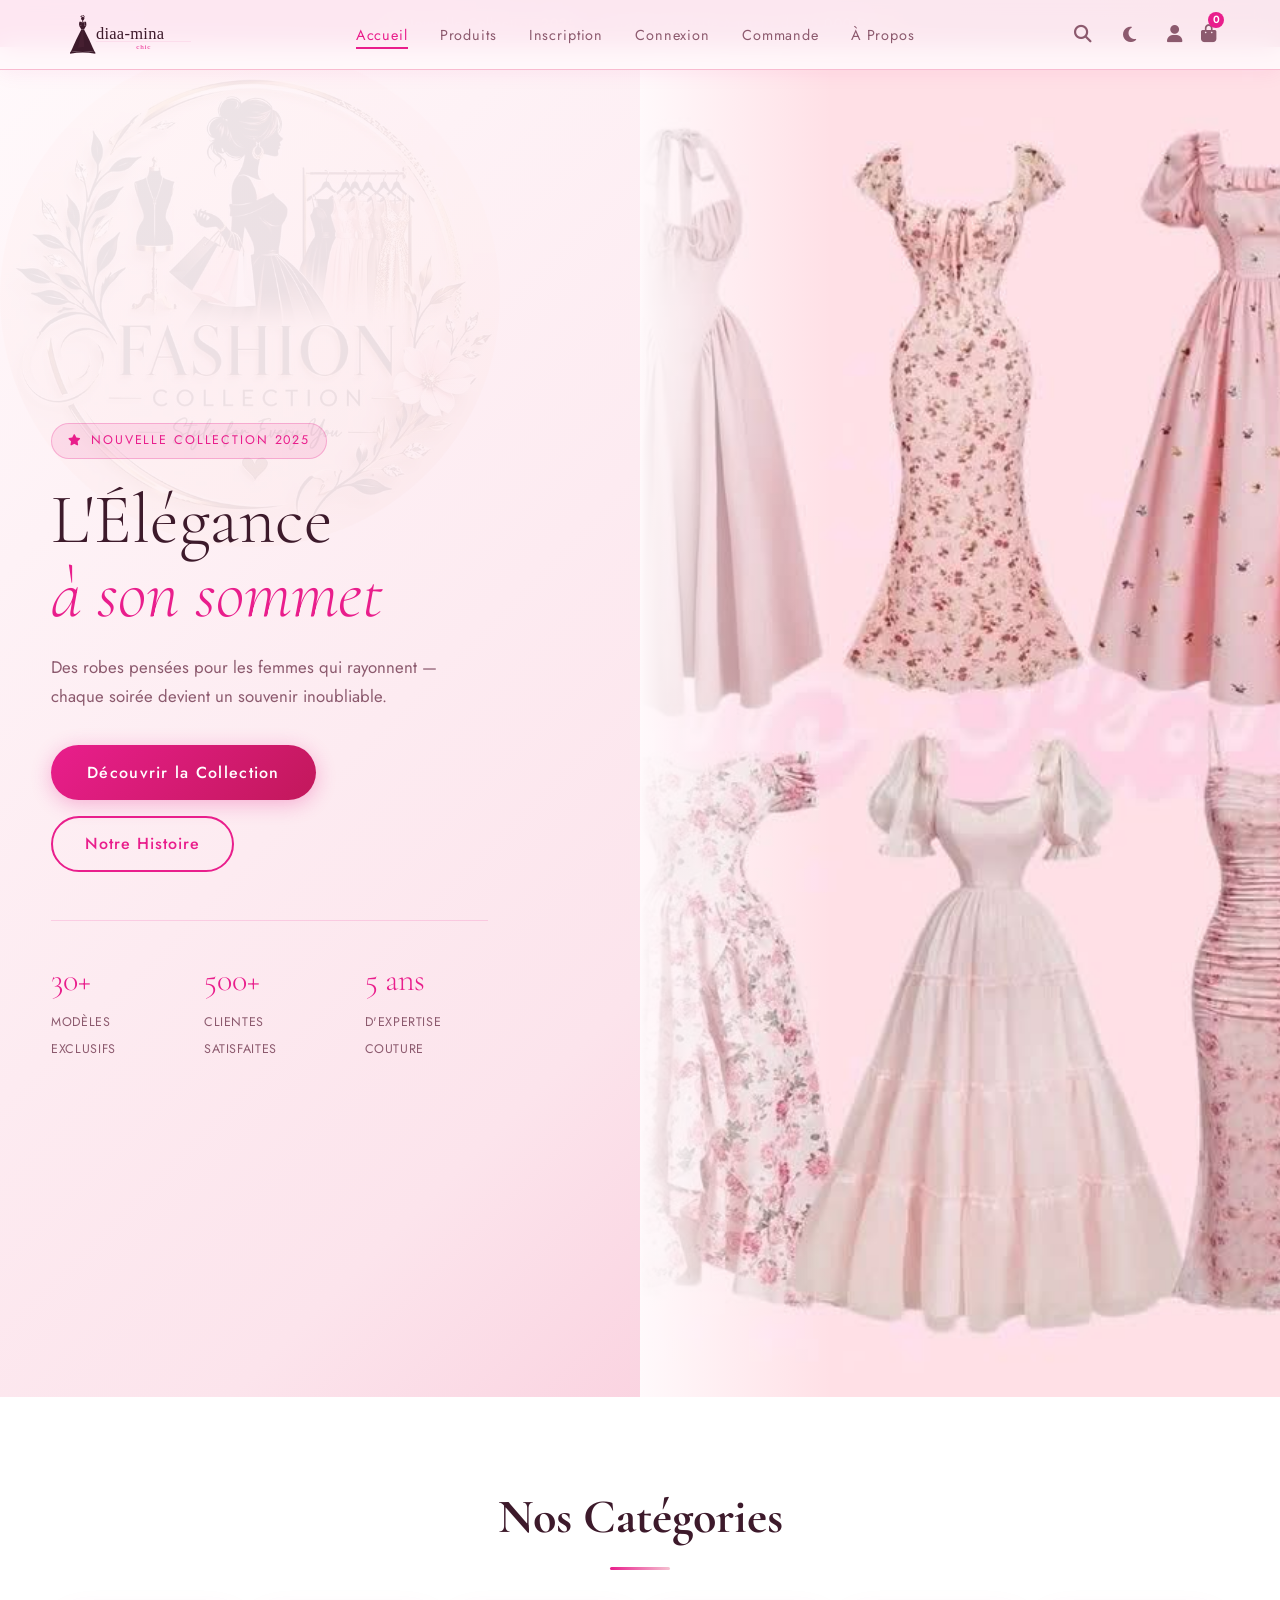
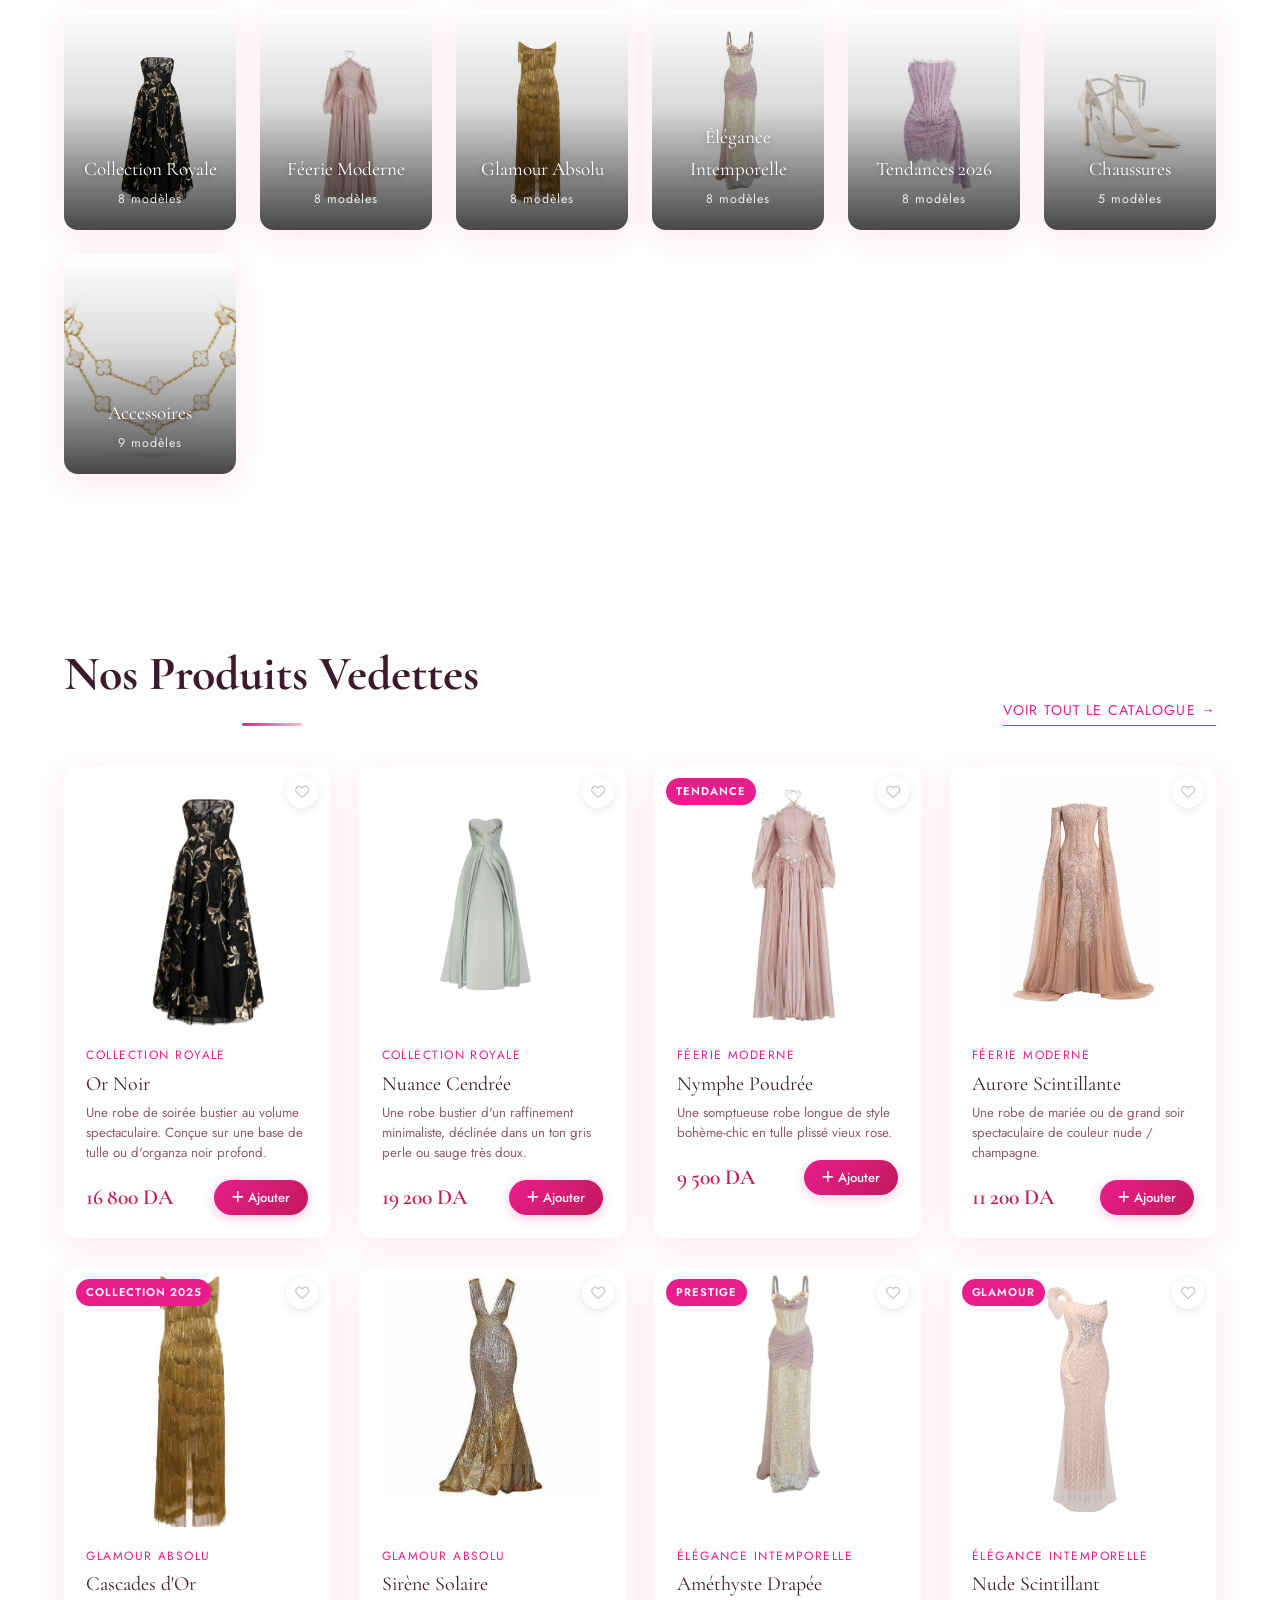
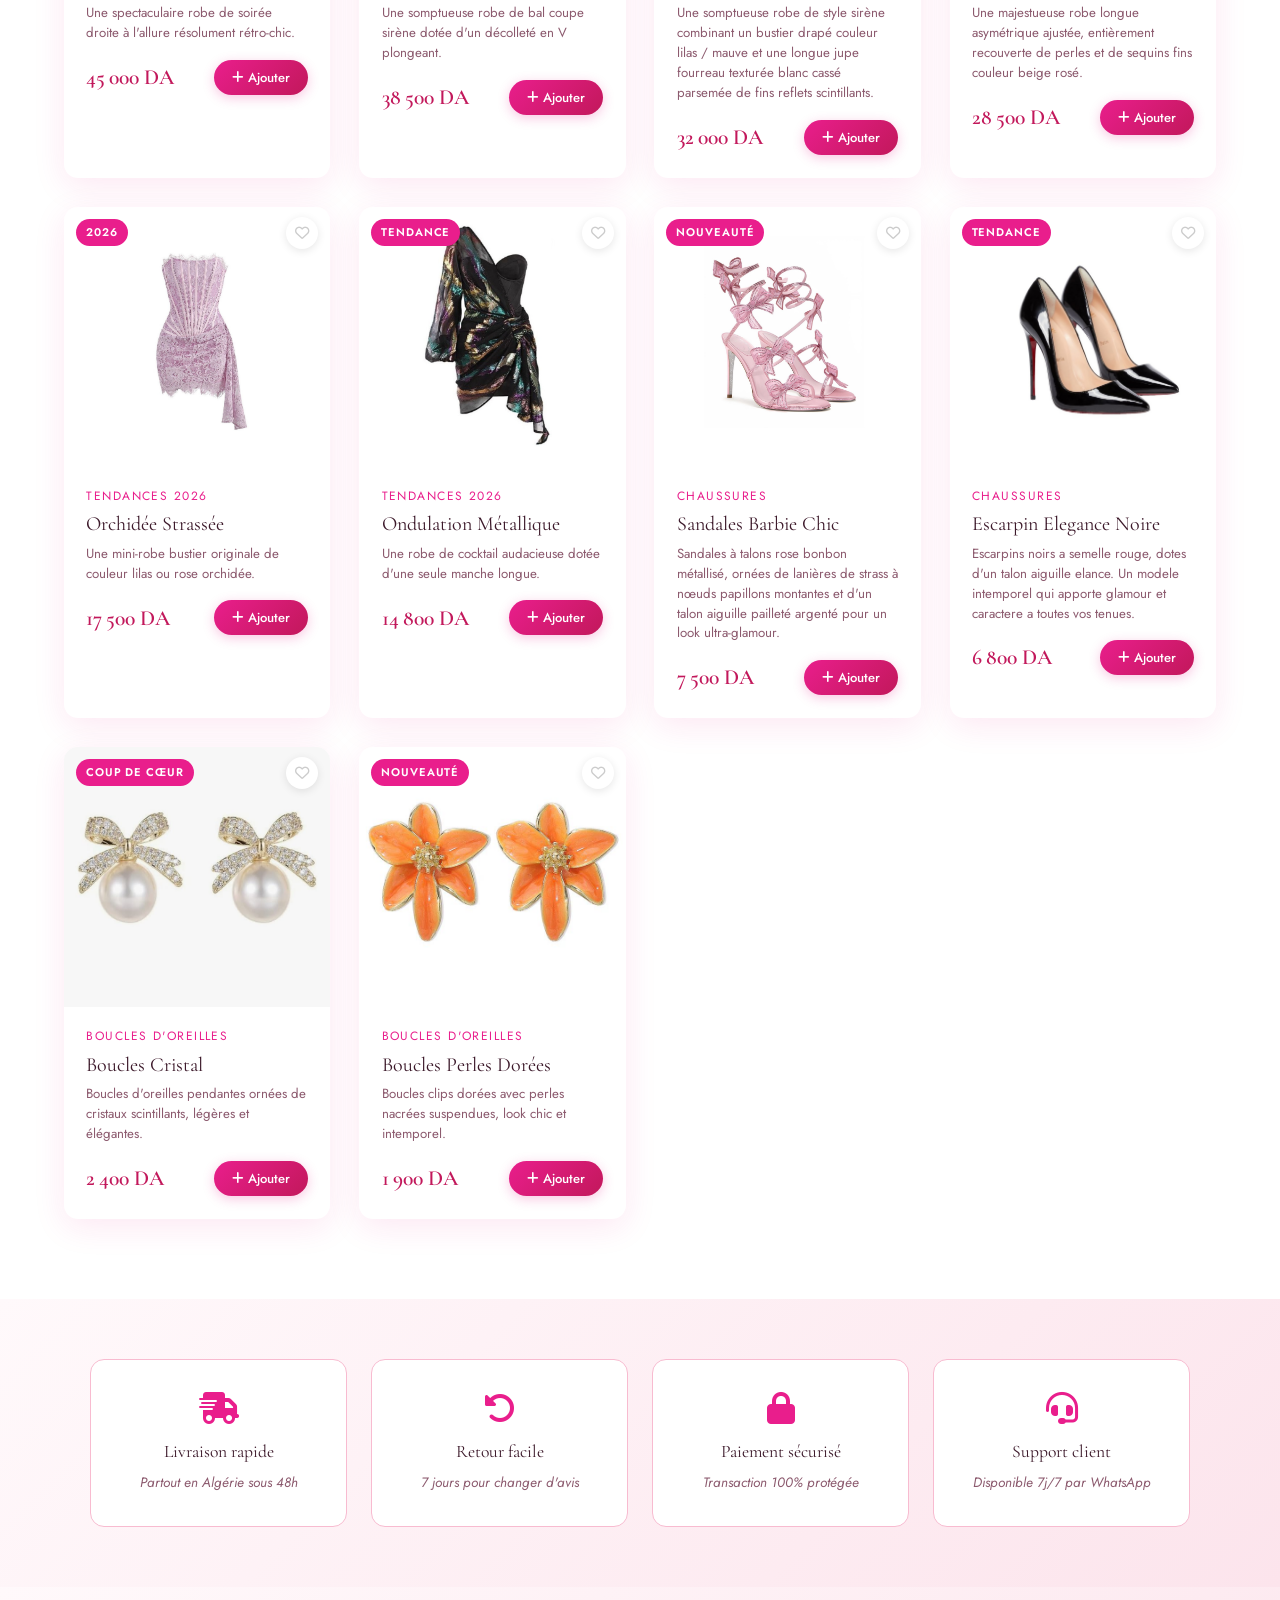
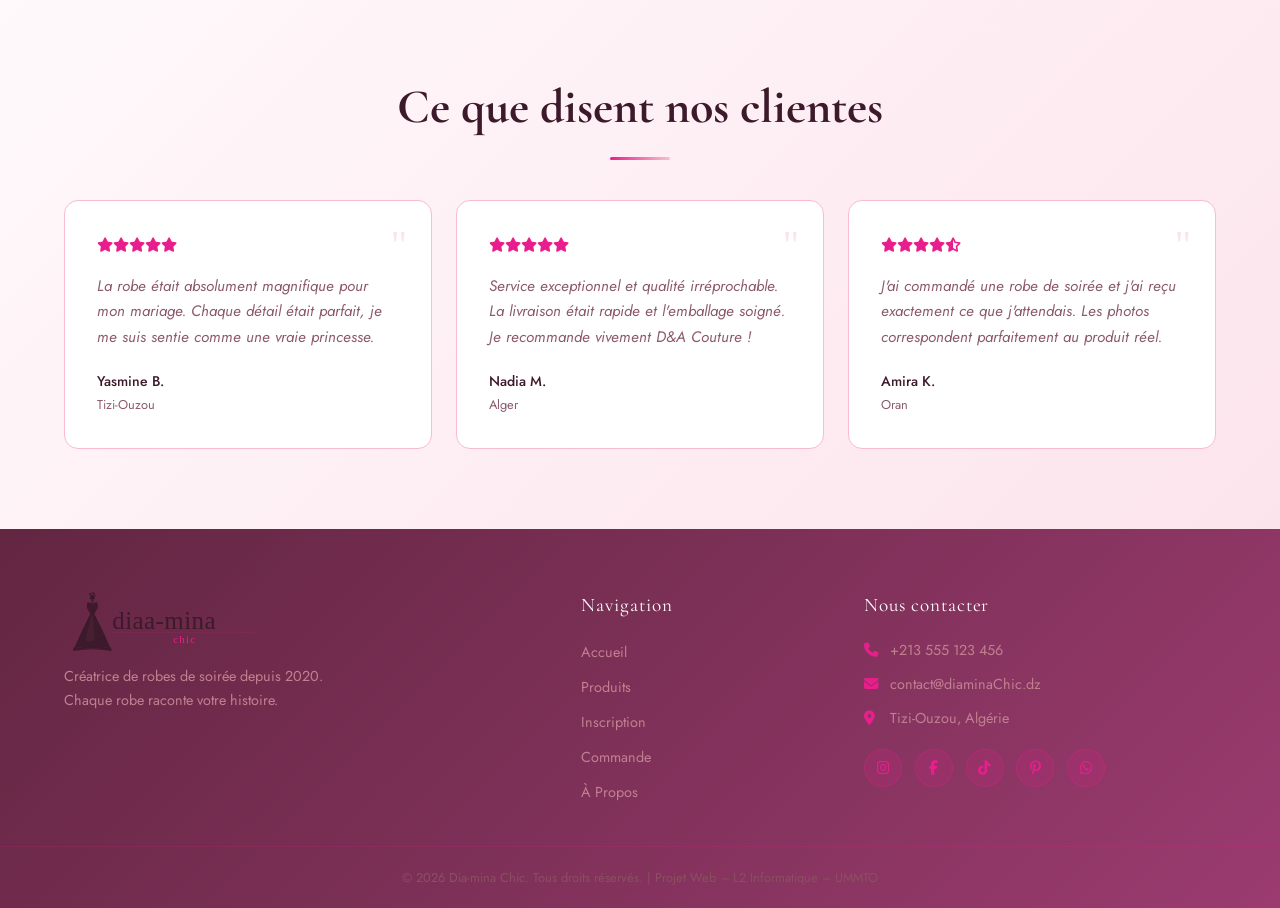
==== boutiqueChic/index.html @ 60629416 "Add files via upload" ====
<!DOCTYPE html>
<html lang="fr">
<head>
  <meta charset="UTF-8" />
  <meta name="viewport" content="width=device-width, initial-scale=1.0" />
  <title>Dia-mina Chic – Robes de Soirée</title>
  <link rel="stylesheet" href="style/global.css" />
  <link rel="stylesheet" href="style/navbar.css" />
  <link rel="stylesheet" href="style/hero.css" />
  <link rel="stylesheet" href="style/products.css" />
  <link rel="stylesheet" href="style/footer.css" />
  <link href="https://fonts.googleapis.com/css2?family=Cormorant+Garamond:ital,wght@0,300;0,400;0,600;1,300;1,400&family=Jost:wght@300;400;500&display=swap" rel="stylesheet" />
  <link rel="stylesheet" href="https://cdnjs.cloudflare.com/ajax/libs/font-awesome/6.5.0/css/all.min.css" />
  <style>
    /* ===== HERO AMÉLIORÉ ===== */
    .hero {
      min-height: 100vh;
      display: grid;
      grid-template-columns: 1fr 1fr;
      align-items: center;
      padding: 0;
      background: linear-gradient(135deg, #fff9fb 0%, #fce4ec 60%, #f8bbd0 100%);
      position: relative;
      overflow: hidden;
    }
    .hero::before {
      content: '';
      position: absolute;
      inset: 0;
      background: url('images/robe55.jpg') center/cover no-repeat;
      opacity: 0.07;
      pointer-events: none;
    }
    .hero-content {
      padding: 120px 5% 80px 8%;
      z-index: 2;
      animation: fadeSlideUp 0.9s ease forwards;
    }
    .hero-visual {
      position: relative;
      height: 150vh;
      overflow: hidden;
    }
    .hero-visual img {
      width: 100%;
      height: 100%;
      object-fit: cover;
      object-position: top center;
      display: block;
    }
    .hero-visual::before {
      content: '';
      position: absolute;
      inset: 0;
      background: linear-gradient(to right, #fff9fb 0%, transparent 30%);
      z-index: 1;
    }
    .hero-badge {
      display: inline-flex;
      align-items: center;
      gap: 0.5rem;
      background: rgba(233,30,140,0.1);
      border: 1px solid rgba(233,30,140,0.25);
      border-radius: 2rem;
      padding: 0.4rem 1rem;
      font-size: 0.78rem;
      letter-spacing: 0.15em;
      text-transform: uppercase;
      color: var(--rose-vif);
      margin-bottom: 1.5rem;
    }
    .hero-badge i { font-size: 0.7rem; }
    .hero-content h1 {
      font-family: var(--font-titre);
      font-size: clamp(3rem, 5.5vw, 5.2rem);
      line-height: 1.05;
      font-weight: 300;
      color: var(--texte);
      margin-bottom: 1.4rem;
    }
    .hero-content h1 em {
      font-style: italic;
      color: var(--rose-vif);
    }
    .hero-desc {
      font-size: 1.05rem;
      color: var(--texte-doux);
      margin-bottom: 2.2rem;
      max-width: 400px;
      line-height: 1.7;
    }
    .hero-actions {
      display: flex;
      gap: 1rem;
      flex-wrap: wrap;
      align-items: center;
    }
    .hero-stats {
      display: flex;
      gap: 2.5rem;
      margin-top: 3rem;
      padding-top: 2rem;
      border-top: 1px solid rgba(233,30,140,0.15);
    }
    .stat-item { text-align: left; }
    .stat-num {
      font-family: var(--font-titre);
      font-size: 2rem;
      font-weight: 300;
      color: var(--rose-vif);
      display: block;
    }
    .stat-label {
      font-size: 0.78rem;
      color: var(--texte-doux);
      letter-spacing: 0.05em;
      text-transform: uppercase;
    }

    /* ===== BANNIÈRE PROMOTIONNELLE ===== */
    .promo-banner {
      background: linear-gradient(90deg, #e91e8c, #c2185b, #e91e8c);
      background-size: 200% auto;
      animation: shimmer 3s linear infinite;
      color: #fff;
      text-align: center;
      padding: 0.75rem 1rem;
      font-size: 0.85rem;
      letter-spacing: 0.08em;
    }
    @keyframes shimmer { to { background-position: 200% center; } }

    /* ===== SECTION NOUVEAUTÉS ===== */
    .nouveautes-section {
      padding: 80px 5%;
      background: #fff;
    }
    .section-header {
      display: flex;
      align-items: flex-end;
      justify-content: space-between;
      margin-bottom: 2.5rem;
      flex-wrap: wrap;
      gap: 1rem;
    }
    .section-header .section-title { margin-bottom: 0; }
    .voir-plus-link {
      font-size: 0.88rem;
      color: var(--rose-vif);
      text-decoration: none;
      letter-spacing: 0.08em;
      text-transform: uppercase;
      border-bottom: 1px solid currentColor;
      padding-bottom: 2px;
      transition: opacity 0.2s;
    }
    .voir-plus-link:hover { opacity: 0.7; }

    /* ===== TÉMOIGNAGES ===== */
    .testimonials-section {
      padding: 80px 5%;
      background: linear-gradient(135deg, #fff9fb 0%, #fce4ec 100%);
    }
    .testi-grid {
      display: grid;
      grid-template-columns: repeat(auto-fit, minmax(280px, 1fr));
      gap: 1.5rem;
      margin-top: 2.5rem;
    }
    .testi-card {
      background: #fff;
      border: 1px solid var(--rose-doux);
      border-radius: var(--radius);
      padding: 2rem;
      position: relative;
    }
    .testi-stars {
      color: var(--rose-vif);
      margin-bottom: 1rem;
      font-size: 0.9rem;
    }
    .testi-text {
      font-style: italic;
      color: var(--texte-doux);
      font-size: 0.95rem;
      line-height: 1.7;
      margin-bottom: 1.2rem;
    }
    .testi-author {
      font-weight: 500;
      font-size: 0.88rem;
      color: var(--texte);
    }
    .testi-ville { color: var(--texte-doux); font-size: 0.8rem; }
    .quote-icon {
      position: absolute;
      top: 1.5rem; right: 1.5rem;
      font-size: 2.5rem;
      color: var(--rose-pale);
      line-height: 1;
      font-family: Georgia, serif;
    }



    @media (max-width: 900px) {
      .hero { grid-template-columns: 1fr; }
      .hero-visual { height: 50vh; }
      .hero-visual::before { background: linear-gradient(to bottom, #fff9fb 0%, transparent 30%); }
      .hero-content { padding: 120px 5% 40px; text-align: center; }
      .hero-desc { margin: 0 auto 2rem; }
      .hero-actions { justify-content: center; }
      .hero-stats { justify-content: center; }
    }

    /* ===== GRILLE ACCUEIL : 4 COLONNES ===== */
    #featuredProducts {
      display: grid;
      grid-template-columns: repeat(4, 1fr);
      gap: 1.8rem;
    }
    @media (max-width: 1100px) {
      #featuredProducts { grid-template-columns: repeat(3, 1fr); }
    }
    @media (max-width: 750px) {
      #featuredProducts { grid-template-columns: repeat(2, 1fr); gap: 1rem; }
    }
    @media (max-width: 400px) {
      #featuredProducts { grid-template-columns: 1fr; }
    }
  </style>
</head>
<body>

  <!-- ===== BANNIÈRE PROMO ===== -->
  <div class="promo-banner">
    ✨ Nouvelle Collection 2025 — Livraison gratuite à partir de 15 000 DA ✨
  </div>

  <!-- ===== NAVBAR ===== -->
  <nav class="navbar">
    <div class="nav-logo"><img src="images/logo.svg" alt="D&A Chic" class="nav-logo-img"></div>
    <ul class="nav-links">
      <li><a href="index.html" class="active">Accueil</a></li>
      <li><a href="content/produits.html">Produits</a></li>
      <li><a href="content/inscription.html">Inscription</a></li>
      <li><a href="content/connexion.html">Connexion</a></li>
      <li><a href="content/commande.html">Commande</a></li>
      <li><a href="content/apropos.html">À Propos</a></li>
    </ul>
    <div class="nav-icons">
      <button class="search-toggle" id="searchToggle"><i class="fas fa-search"></i></button>
      <button class="dark-toggle" id="darkToggle" title="Mode sombre"><i class="fas fa-moon"></i></button>
      <a href="content/connexion.html"><i class="fas fa-user"></i></a>
      <a href="content/commande.html"><i class="fas fa-shopping-bag"></i><span class="cart-count" id="cartCount">0</span></a>
    </div>
  </nav>

  <!-- SEARCH BAR -->
  <div class="search-bar-wrapper" id="searchBar">
    <div class="search-container">
      <input type="text" id="searchInput" placeholder="Rechercher une robe…" autocomplete="off" />
      <button id="searchBtn"><i class="fas fa-search"></i></button>
      <div class="search-results" id="searchResults"></div>
    </div>
  </div>

  <!-- ===== HERO ===== -->
  <section class="hero">
    <div class="hero-content">
      <div class="hero-badge"><i class="fas fa-star"></i> Nouvelle Collection 2025</div>
      <h1>L'Élégance<br /><em>à son sommet</em></h1>
      <p class="hero-desc">Des robes pensées pour les femmes qui rayonnent — chaque soirée devient un souvenir inoubliable.</p>
      <div class="hero-actions">
        <a href="content/produits.html" class="btn-primary">Découvrir la Collection</a>
        <a href="content/apropos.html" class="btn-outline">Notre Histoire</a>
      </div>
      <div class="hero-stats">
        <div class="stat-item">
          <span class="stat-num">30+</span>
          <span class="stat-label">Modèles exclusifs</span>
        </div>
        <div class="stat-item">
          <span class="stat-num">500+</span>
          <span class="stat-label">Clientes satisfaites</span>
        </div>
        <div class="stat-item">
          <span class="stat-num">5 ans</span>
          <span class="stat-label">D'expertise couture</span>
        </div>
      </div>
    </div>
    <div class="hero-visual">
      <img src="images/robe54.jpg" alt="Robe D&A Couture Collection 2025" />
    </div>
  </section>

  <!-- ===== CATEGORIES ===== -->
  <section class="categories-section">
    <h2 class="section-title">Nos Catégories</h2>
    <div class="cat-grid">

      <div class="cat-card" onclick="filterAndGo('Collection Royale')">
        <img class="cat-bg" src="images/robe3.jpg" alt="Collection Royale" />
        <div class="cat-overlay"></div>
        <div class="cat-info">
          <h3>Collection Royale</h3>
          <span class="cat-count">8 modèles</span>
        </div>
      </div>

      <div class="cat-card" onclick="filterAndGo('Féerie Moderne')">
        <img class="cat-bg" src="images/robe9.jpg" alt="Féerie Moderne" />
        <div class="cat-overlay"></div>
        <div class="cat-info">
          <h3>Féerie Moderne</h3>
          <span class="cat-count">8 modèles</span>
        </div>
      </div>

      <div class="cat-card" onclick="filterAndGo('Glamour Absolu')">
        <img class="cat-bg" src="images/robe17.jpg" alt="Glamour Absolu" />
        <div class="cat-overlay"></div>
        <div class="cat-info">
          <h3>Glamour Absolu</h3>
          <span class="cat-count">8 modèles</span>
        </div>
      </div>

      <div class="cat-card" onclick="filterAndGo('Élégance Intemporelle')">
        <img class="cat-bg" src="images/robe25.jpg" alt="Élégance Intemporelle" />
        <div class="cat-overlay"></div>
        <div class="cat-info">
          <h3>Élégance Intemporelle</h3>
          <span class="cat-count">8 modèles</span>
        </div>
      </div>

      <div class="cat-card" onclick="filterAndGo('Tendances 2026')">
        <img class="cat-bg" src="images/robe33.jpg" alt="Tendances 2026" />
        <div class="cat-overlay"></div>
        <div class="cat-info">
          <h3>Tendances 2026</h3>
          <span class="cat-count">8 modèles</span>
        </div>
      </div>

      <div class="cat-card" onclick="filterAndGo('Chaussures')">
        <img class="cat-bg" src="images/talon1.jpg" alt="Chaussures" />
        <div class="cat-overlay"></div>
        <div class="cat-info">
          <h3>Chaussures</h3>
          <span class="cat-count">5 modèles</span>
        </div>
      </div>

      <div class="cat-card" onclick="filterAndGo('Accessoires')">
        <img class="cat-bg" src="images/collier1.jpg" alt="Accessoires" />
        <div class="cat-overlay"></div>
        <div class="cat-info">
          <h3>Accessoires</h3>
          <span class="cat-count">9 modèles</span>
        </div>
      </div>

    </div>
  </section>

  <!-- ===== PRODUITS PAR CATÉGORIE ===== -->
  <section class="nouveautes-section">
    <div class="section-header">
      <h2 class="section-title">Nos Produits Vedettes</h2>
      <a href="content/produits.html" class="voir-plus-link">Voir tout le catalogue →</a>
    </div>
    <div id="featuredProducts"></div>
  </section>

  <!-- ===== ENGAGEMENTS ===== -->
  <section class="engagements-section">
    <div class="eng-grid">
      <div class="eng-card">
        <i class="fas fa-shipping-fast"></i>
        <h4>Livraison rapide</h4>
        <p>Partout en Algérie sous 48h</p>
      </div>
      <div class="eng-card">
        <i class="fas fa-undo-alt"></i>
        <h4>Retour facile</h4>
        <p>7 jours pour changer d'avis</p>
      </div>
      <div class="eng-card">
        <i class="fas fa-lock"></i>
        <h4>Paiement sécurisé</h4>
        <p>Transaction 100% protégée</p>
      </div>
      <div class="eng-card">
        <i class="fas fa-headset"></i>
        <h4>Support client</h4>
        <p>Disponible 7j/7 par WhatsApp</p>
      </div>
    </div>
  </section>

  <!-- ===== TÉMOIGNAGES ===== -->
  <section class="testimonials-section">
    <h2 class="section-title" style="text-align:center;margin-bottom:0">Ce que disent nos clientes</h2>
    <div class="testi-grid">
      <div class="testi-card">
        <span class="quote-icon">"</span>
        <div class="testi-stars"><i class="fas fa-star"></i><i class="fas fa-star"></i><i class="fas fa-star"></i><i class="fas fa-star"></i><i class="fas fa-star"></i></div>
        <p class="testi-text">La robe était absolument magnifique pour mon mariage. Chaque détail était parfait, je me suis sentie comme une vraie princesse.</p>
        <div class="testi-author">Yasmine B.</div>
        <div class="testi-ville">Tizi-Ouzou</div>
      </div>
      <div class="testi-card">
        <span class="quote-icon">"</span>
        <div class="testi-stars"><i class="fas fa-star"></i><i class="fas fa-star"></i><i class="fas fa-star"></i><i class="fas fa-star"></i><i class="fas fa-star"></i></div>
        <p class="testi-text">Service exceptionnel et qualité irréprochable. La livraison était rapide et l'emballage soigné. Je recommande vivement D&A Couture !</p>
        <div class="testi-author">Nadia M.</div>
        <div class="testi-ville">Alger</div>
      </div>
      <div class="testi-card">
        <span class="quote-icon">"</span>
        <div class="testi-stars"><i class="fas fa-star"></i><i class="fas fa-star"></i><i class="fas fa-star"></i><i class="fas fa-star"></i><i class="fas fa-star-half-alt"></i></div>
        <p class="testi-text">J'ai commandé une robe de soirée et j'ai reçu exactement ce que j'attendais. Les photos correspondent parfaitement au produit réel.</p>
        <div class="testi-author">Amira K.</div>
        <div class="testi-ville">Oran</div>
      </div>
    </div>
  </section>

  <!-- ===== FOOTER ===== -->
  <footer class="footer">
    <div class="footer-top">
      <div class="footer-brand">
        <img src="images/logo.svg" alt="D&A Chic" class="footer-logo-img" style="width:200px;margin-bottom:0.5rem;">
        <p>Créatrice de robes de soirée depuis 2020.<br />Chaque robe raconte votre histoire.</p>
      </div>
      <div class="footer-links">
        <h4>Navigation</h4>
        <ul>
          <li><a href="index.html">Accueil</a></li>
          <li><a href="content/produits.html">Produits</a></li>
          <li><a href="content/inscription.html">Inscription</a></li>
          <li><a href="content/commande.html">Commande</a></li>
          <li><a href="content/apropos.html">À Propos</a></li>
        </ul>
      </div>
      <div class="footer-contact">
        <h4>Nous contacter</h4>
        <p><i class="fas fa-phone"></i> +213 555 123 456</p>
        <p><i class="fas fa-envelope"></i> contact@diaminaChic.dz</p>
        <p><i class="fas fa-map-marker-alt"></i> Tizi-Ouzou, Algérie</p>
        <div class="social-links">
          <a href="#" title="Instagram"><i class="fab fa-instagram"></i></a>
          <a href="#" title="Facebook"><i class="fab fa-facebook-f"></i></a>
          <a href="#" title="TikTok"><i class="fab fa-tiktok"></i></a>
          <a href="#" title="Pinterest"><i class="fab fa-pinterest-p"></i></a>
          <a href="#" title="WhatsApp"><i class="fab fa-whatsapp"></i></a>
        </div>
      </div>
    </div>
    <div class="footer-bottom">
      <p>© 2026 Dia-mina Chic. Tous droits réservés. | Projet Web – L2 Informatique – UMMTO</p>
    </div>
  </footer>

  <script src="javascript/data.js"></script>
  <script src="javascript/search.js"></script>
  <script src="javascript/main.js"></script>

  <!-- ===== DARK MODE ===== -->
  <script>
    (function() {
      // Appliquer le thème sauvegardé au chargement (évite le flash)
      if (localStorage.getItem('da_theme') === 'dark') {
        document.body.classList.add('dark');
      }
    })();

    document.addEventListener('DOMContentLoaded', () => {
      const btn = document.getElementById('darkToggle');
      if (!btn) return;

      function updateIcon() {
        const isDark = document.body.classList.contains('dark');
        btn.innerHTML = isDark
          ? '<i class="fas fa-sun"></i>'
          : '<i class="fas fa-moon"></i>';
        btn.title = isDark ? 'Mode clair' : 'Mode sombre';
      }

      // Init icon
      updateIcon();

      btn.addEventListener('click', () => {
        document.body.classList.toggle('dark');
        const isDark = document.body.classList.contains('dark');
        localStorage.setItem('da_theme', isDark ? 'dark' : 'light');
        updateIcon();
      });
    });
  </script>

</body>
</html>
---- boutiqueChic/style/global.css ----
/* ========================================
   global.css — Variables & Base Styles
   D&A Couture – Projet Web L2
   ======================================== */

@import url('https://fonts.googleapis.com/css2?family=Cormorant+Garamond:ital,wght@0,300;0,400;0,600;1,300;1,400&family=Jost:wght@300;400;500&display=swap');

/* --- CSS Variables --- */
:root {
  --rose-pale:    #fce4ec;
  --rose-doux:    #f8bbd0;
  --rose-vif:     #e91e8c;
  --rose-fonce:   #c2185b;
  --rose-nude:    #f5c2d1;
  --or:           #d4a0b0;
  --blanc:        #fff9fb;
  --gris-clair:   #f8f0f3;
  --texte:        #3d1a2b;
  --texte-doux:   #8c5a6e;

  --font-titre:   'Cormorant Garamond', serif;
  --font-corps:   'Jost', sans-serif;

  --radius:       14px;
  --shadow:       0 8px 32px rgba(233,30,140,0.10);
  --shadow-hover: 0 16px 48px rgba(233,30,140,0.18);
  --transition:   0.3s ease;
}

/* --- Reset --- */
*, *::before, *::after {
  box-sizing: border-box;
  margin: 0;
  padding: 0;
}

html { scroll-behavior: smooth; }

body {
  font-family: var(--font-corps);
  background: var(--blanc);
  color: var(--texte);
  line-height: 1.7;
  overflow-x: hidden;
}

/* --- Scrollbar --- */
::-webkit-scrollbar { width: 6px; }
::-webkit-scrollbar-track { background: var(--rose-pale); }
::-webkit-scrollbar-thumb { background: var(--rose-vif); border-radius: 4px; }

/* --- Typography --- */
h1, h2, h3, h4 {
  font-family: var(--font-titre);
  color: var(--texte);
}

a { text-decoration: none; color: inherit; }
ul { list-style: none; }
img { max-width: 100%; display: block; }

/* --- Buttons --- */
.btn-primary {
  display: inline-block;
  background: linear-gradient(135deg, var(--rose-vif), var(--rose-fonce));
  color: #fff;
  padding: 14px 36px;
  border-radius: 40px;
  font-family: var(--font-corps);
  font-weight: 500;
  letter-spacing: 0.08em;
  transition: var(--transition);
  box-shadow: 0 4px 20px rgba(233,30,140,0.30);
  border: none;
  cursor: pointer;
}
.btn-primary:hover {
  transform: translateY(-2px);
  box-shadow: 0 8px 32px rgba(233,30,140,0.45);
}

.btn-outline {
  display: inline-block;
  border: 2px solid var(--rose-vif);
  color: var(--rose-vif);
  padding: 12px 32px;
  border-radius: 40px;
  font-family: var(--font-corps);
  font-weight: 500;
  letter-spacing: 0.06em;
  transition: var(--transition);
  cursor: pointer;
}
.btn-outline:hover {
  background: var(--rose-vif);
  color: #fff;
  transform: translateY(-2px);
}

/* --- Section Title --- */
.section-title {
  font-family: var(--font-titre);
  font-size: clamp(2rem, 4vw, 3rem);
  text-align: center;
  margin-bottom: 2.5rem;
  color: var(--texte);
  position: relative;
}
.section-title::after {
  content: '';
  display: block;
  width: 60px;
  height: 3px;
  background: linear-gradient(90deg, var(--rose-vif), var(--rose-nude));
  margin: 0.5rem auto 0;
  border-radius: 2px;
}

/* --- Center Button wrapper --- */
.center-btn {
  text-align: center;
  margin-top: 2.5rem;
}

/* --- Page wrapper for inner pages --- */
.page-wrapper {
  min-height: calc(100vh - 80px);
  padding: 120px 5% 60px;
}

/* --- Responsive --- */
@media (max-width: 768px) {
  .page-wrapper { padding: 100px 4% 40px; }
}


/* ========================================
   MODE SOMBRE
   ======================================== */

body.dark {
  --rose-pale:    #2a1020;
  --rose-doux:    #3d1a2b;
  --rose-vif:     #e91e8c;
  --rose-fonce:   #c2185b;
  --rose-nude:    #a0486a;
  --or:           #8a4060;
  --blanc:        #0f0810;
  --gris-clair:   #1a0d14;
  --texte:        #f5e6ed;
  --texte-doux:   #c49ab0;
  --shadow:       0 8px 32px rgba(0,0,0,0.45);
  --shadow-hover: 0 16px 48px rgba(233,30,140,0.25);

  background: #0f0810;
  color: #f5e6ed;
}

/* Navbar sombre */
body.dark .navbar {
  background: rgba(15, 8, 16, 0.95);
  border-bottom-color: #3d1a2b;
}

/* Search bar */
body.dark .search-bar-wrapper {
  background: #1a0d14;
  border-bottom-color: #3d1a2b;
}
body.dark .search-container input {
  background: #2a1020;
  color: #f5e6ed;
  border-color: #3d1a2b;
}
body.dark .search-results {
  background: #1a0d14;
  border-color: #3d1a2b;
}
body.dark .search-result-item:hover {
  background: #2a1020;
}

/* Hero */
body.dark .hero {
  background: linear-gradient(135deg, #0f0810 0%, #1e0a18 60%, #2a1020 100%);
}
body.dark .hero-visual::before {
  background: linear-gradient(to right, #0f0810 0%, transparent 30%);
}

/* Sections */
body.dark .nouveautes-section,
body.dark .categories-section {
  background: #0f0810;
}
body.dark .testimonials-section {
  background: linear-gradient(135deg, #0f0810 0%, #1a0d14 100%);
}
body.dark .engagements-section {
  background: #0f0810;
}

/* Cards produits */
body.dark .product-card {
  background: #1a0d14;
  border: 1px solid #3d1a2b;
}
body.dark .product-img {
  background: #2a1020;
}
body.dark .product-wishlist {
  background: #2a1020;
  color: #c49ab0;
}
body.dark .product-cat { color: var(--rose-vif); }
body.dark .product-name { color: #f5e6ed; }
body.dark .product-desc { color: #c49ab0; }

/* Témoignages */
body.dark .testi-card {
  background: #1a0d14;
  border-color: #3d1a2b;
}
body.dark .testi-text { color: #c49ab0; }
body.dark .testi-author { color: #f5e6ed; }

/* Engagements */
body.dark .eng-card {
  background: #1a0d14;
  border-color: #3d1a2b;
}
body.dark .eng-card h4 { color: #f5e6ed; }
body.dark .eng-card p { color: #c49ab0; }

/* Footer */
body.dark .footer {
  background: #07040a;
  border-top-color: #3d1a2b;
}
body.dark .footer-bottom {
  border-top-color: #3d1a2b;
  color: #8a5070;
}

/* Promo banner — inchangé */
body.dark .promo-banner { /* déjà rose, ok */ }

/* Scrollbar */
body.dark ::-webkit-scrollbar-track { background: #1a0d14; }

/* Bouton dark mode toggle */
.dark-toggle {
  background: none;
  border: none;
  cursor: pointer;
  font-size: 1.15rem;
  color: var(--texte-doux);
  transition: color var(--transition), transform var(--transition);
  display: flex;
  align-items: center;
  justify-content: center;
  width: 36px;
  height: 36px;
  border-radius: 50%;
}
.dark-toggle:hover {
  color: var(--rose-vif);
  transform: rotate(20deg);
}
body.dark .dark-toggle {
  color: #f0c040;
}
body.dark .dark-toggle:hover {
  color: #ffd700;
  transform: rotate(20deg);
}
---- boutiqueChic/style/navbar.css ----
/* ========================================
   navbar.css — Navigation & Search Bar
   D&A Couture – Projet Web L2
   ======================================== */

.navbar {
  position: fixed;
  top: 0; left: 0; right: 0;
  z-index: 1000;
  display: flex;
  align-items: center;
  justify-content: space-between;
  padding: 0 5%;
  height: 70px;
  background: rgba(255, 249, 251, 0.92);
  backdrop-filter: blur(12px);
  border-bottom: 1px solid var(--rose-doux);
  box-shadow: 0 2px 20px rgba(233,30,140,0.07);
}

/* Logo */
.nav-logo {
  font-family: var(--font-titre);
  font-size: 1.7rem;
  font-weight: 600;
  color: var(--texte);
  letter-spacing: 0.04em;
}
.nav-logo span {
  color: var(--rose-vif);
}

/* Links */
.nav-links {
  display: flex;
  gap: 2rem;
}
.nav-links a {
  font-family: var(--font-corps);
  font-size: 0.9rem;
  font-weight: 400;
  letter-spacing: 0.06em;
  color: var(--texte-doux);
  position: relative;
  transition: color var(--transition);
}
.nav-links a::after {
  content: '';
  position: absolute;
  bottom: -4px; left: 0;
  width: 0; height: 1.5px;
  background: var(--rose-vif);
  transition: width var(--transition);
}
.nav-links a:hover,
.nav-links a.active {
  color: var(--rose-vif);
}
.nav-links a:hover::after,
.nav-links a.active::after {
  width: 100%;
}

/* Icons */
.nav-icons {
  display: flex;
  align-items: center;
  gap: 1.2rem;
}
.nav-icons a,
.nav-icons button {
  color: var(--texte-doux);
  font-size: 1.1rem;
  background: none;
  border: none;
  cursor: pointer;
  transition: color var(--transition);
  position: relative;
}
.nav-icons a:hover,
.nav-icons button:hover {
  color: var(--rose-vif);
}
.cart-count {
  position: absolute;
  top: -8px; right: -8px;
  background: var(--rose-vif);
  color: #fff;
  font-size: 0.65rem;
  font-weight: 600;
  width: 16px; height: 16px;
  border-radius: 50%;
  display: flex;
  align-items: center;
  justify-content: center;
}

/* ===== SEARCH BAR ===== */
.search-bar-wrapper {
  position: fixed;
  top: 70px; left: 0; right: 0;
  z-index: 999;
  background: var(--rose-pale);
  border-bottom: 1px solid var(--rose-doux);
  padding: 12px 5%;
  transform: translateY(-120%);
  opacity: 0;
  transition: transform 0.35s ease, opacity 0.35s ease;
}
.search-bar-wrapper.open {
  transform: translateY(0);
  opacity: 1;
}

.search-container {
  position: relative;
  max-width: 600px;
  margin: 0 auto;
  display: flex;
  gap: 0;
}
.search-container input {
  flex: 1;
  padding: 12px 20px;
  border: 2px solid var(--rose-doux);
  border-right: none;
  border-radius: 30px 0 0 30px;
  font-family: var(--font-corps);
  font-size: 0.95rem;
  background: #fff;
  color: var(--texte);
  outline: none;
  transition: border-color var(--transition);
}
.search-container input:focus {
  border-color: var(--rose-vif);
}
.search-container button {
  padding: 12px 20px;
  background: var(--rose-vif);
  color: #fff;
  border: none;
  border-radius: 0 30px 30px 0;
  cursor: pointer;
  font-size: 1rem;
  transition: background var(--transition);
}
.search-container button:hover {
  background: var(--rose-fonce);
}

/* Dropdown results */
.search-results {
  position: absolute;
  top: 110%;
  left: 0; right: 0;
  background: #fff;
  border: 1px solid var(--rose-doux);
  border-radius: var(--radius);
  box-shadow: var(--shadow);
  max-height: 280px;
  overflow-y: auto;
  z-index: 100;
  display: none;
}
.search-results.visible { display: block; }

.search-result-item {
  display: flex;
  align-items: center;
  gap: 12px;
  padding: 10px 16px;
  cursor: pointer;
  transition: background var(--transition);
  font-size: 0.9rem;
}
.search-result-item:hover {
  background: var(--rose-pale);
}
.search-result-item .result-cat {
  font-size: 0.75rem;
  color: var(--rose-vif);
  margin-left: auto;
  font-style: italic;
}

/* ===== MOBILE ===== */
@media (max-width: 768px) {
  .nav-links { display: none; }
  .navbar { padding: 0 4%; }
}

/* Logo image */
.nav-logo-img {
  height: 44px;
  width: auto;
  display: block;
}
---- boutiqueChic/style/hero.css ----
/* ========================================
   hero.css — Hero & Categories
   D&A Couture – Projet Web L2
   ======================================== */

/* ===== HERO ===== */
.hero {
  min-height: 100vh;
  display: flex;
  align-items: center;
  justify-content: space-between;
  padding: 100px 5% 60px;
  background: linear-gradient(135deg, #fff9fb 0%, #fce4ec 60%, #f8bbd0 100%);
  position: relative;
  overflow: hidden;
}
.hero::before {
  content: '';
  position: absolute;
  top: -100px; right: -100px;
  width: 500px; height: 500px;
  border-radius: 50%;
  background: radial-gradient(circle, rgba(233,30,140,0.08) 0%, transparent 70%);
  pointer-events: none;
}

.hero-content {
  max-width: 520px;
  z-index: 1;
  animation: fadeSlideUp 0.9s ease forwards;
}

.hero-sub {
  font-family: var(--font-corps);
  font-size: 0.85rem;
  letter-spacing: 0.2em;
  text-transform: uppercase;
  color: var(--rose-vif);
  margin-bottom: 1rem;
}

.hero-content h1 {
  font-family: var(--font-titre);
  font-size: clamp(3rem, 6vw, 5.5rem);
  line-height: 1.1;
  font-weight: 300;
  color: var(--texte);
  margin-bottom: 1.2rem;
}
.hero-content h1 em {
  font-style: italic;
  color: var(--rose-vif);
}

.hero-desc {
  font-size: 1.05rem;
  color: var(--texte-doux);
  margin-bottom: 2rem;
  max-width: 400px;
}

/* Decorative circles */
.hero-deco {
  position: relative;
  width: 400px;
  height: 400px;
  flex-shrink: 0;
  z-index: 1;
}
.hero-circle {
  position: absolute;
  border-radius: 50%;
}
.c1 {
  width: 320px; height: 320px;
  background: linear-gradient(135deg, var(--rose-pale), var(--rose-doux));
  top: 50%; left: 50%;
  transform: translate(-50%, -50%);
}
.c2 {
  width: 220px; height: 220px;
  background: linear-gradient(135deg, var(--rose-doux), var(--rose-nude));
  top: 50%; left: 50%;
  transform: translate(-50%, -50%);
  animation: pulse 4s ease-in-out infinite;
}
.c3 {
  width: 80px; height: 80px;
  background: var(--rose-vif);
  opacity: 0.15;
  bottom: 30px; right: 20px;
}

.hero-img-placeholder {
  position: absolute;
  top: 50%; left: 50%;
  transform: translate(-50%, -50%);
  font-size: 6rem;
  color: var(--rose-vif);
  opacity: 0.6;
  z-index: 2;
}

/* ===== CATEGORIES ===== */
.categories-section {
  padding: 80px 5%;
  background: #fff;
}

.cat-grid {
  display: grid;
  grid-template-columns: repeat(auto-fit, minmax(200px, 1fr));
  gap: 1.5rem;
}

.cat-card {
  position: relative;
  border-radius: var(--radius);
  overflow: hidden;
  cursor: pointer;
  height: 220px;
  transition: transform var(--transition), box-shadow var(--transition);
  box-shadow: var(--shadow);
}
.cat-card:hover {
  transform: translateY(-6px);
  box-shadow: var(--shadow-hover);
}

/* Photo de fond */
.cat-card .cat-bg {
  position: absolute;
  inset: 0;
  width: 100%;
  height: 100%;
  object-fit: cover;
  display: block;
  transition: transform 0.5s ease;
}
.cat-card:hover .cat-bg {
  transform: scale(1.07);
}

/* Overlay sombre en bas */
.cat-card .cat-overlay {
  position: absolute;
  inset: 0;
  background: linear-gradient(to top, rgba(0,0,0,0.72) 0%, rgba(0,0,0,0.15) 55%, transparent 100%);
  transition: background 0.3s;
}
.cat-card:hover .cat-overlay {
  background: linear-gradient(to top, rgba(233,30,140,0.75) 0%, rgba(0,0,0,0.18) 60%, transparent 100%);
}

/* Texte centré en bas */
.cat-card .cat-info {
  position: absolute;
  bottom: 0;
  left: 0;
  right: 0;
  padding: 1.2rem 1rem;
  text-align: center;
  color: #fff;
}
.cat-card h3 {
  font-family: var(--font-titre);
  font-size: 1.2rem;
  font-weight: 400;
  margin: 0 0 0.2rem;
  text-shadow: 0 2px 6px rgba(0,0,0,0.4);
  color: #fff;
}
.cat-card .cat-count {
  display: block;
  font-size: 0.78rem;
  color: rgba(255,255,255,0.88);
  letter-spacing: 0.08em;
  margin-top: 0;
}
/* Masquer l'ancienne icône si elle reste */
.cat-icon { display: none; }
.cat-card p { display: none; }

/* ===== ANIMATIONS ===== */
@keyframes fadeSlideUp {
  from { opacity: 0; transform: translateY(30px); }
  to   { opacity: 1; transform: translateY(0); }
}
@keyframes pulse {
  0%, 100% { transform: translate(-50%, -50%) scale(1); }
  50%       { transform: translate(-50%, -50%) scale(1.08); }
}

/* ===== RESPONSIVE ===== */
@media (max-width: 900px) {
  .hero { flex-direction: column; text-align: center; padding-top: 120px; }
  .hero-deco { width: 280px; height: 280px; margin-top: 2rem; }
  .c1 { width: 240px; height: 240px; }
  .c2 { width: 160px; height: 160px; }
}

/* ===== ENGAGEMENTS ===== */
.engagements-section {
  padding: 60px 5%;
  background: linear-gradient(135deg, #fff9fb 0%, #fce4ec 100%);
}
.eng-grid {
  display: grid;
  grid-template-columns: repeat(auto-fit, minmax(200px, 1fr));
  gap: 1.5rem;
  max-width: 1100px;
  margin: 0 auto;
}
.eng-card {
  background: #fff;
  border: 1px solid var(--rose-doux);
  border-radius: var(--radius);
  padding: 2rem 1.5rem;
  text-align: center;
  transition: transform var(--transition), box-shadow var(--transition);
}
.eng-card:hover {
  transform: translateY(-4px);
  box-shadow: var(--shadow-hover);
}
.eng-card i {
  font-size: 2rem;
  color: var(--rose-vif);
  margin-bottom: 0.8rem;
}
.eng-card h4 {
  font-family: var(--font-titre);
  font-size: 1.1rem;
  font-weight: 400;
  margin-bottom: 0.3rem;
  color: var(--texte);
}
.eng-card p {
  font-size: 0.85rem;
  color: var(--texte-doux);
  font-style: italic;
}

/* ===== CATEGORIES GRID - 6 items responsive ===== */
.cat-grid {
  grid-template-columns: repeat(auto-fit, minmax(160px, 1fr));
}


/* ========================================
   DARK MODE — hero.css overrides
   ======================================== */
body.dark .engagements-section {
  background: linear-gradient(135deg, #0f0810 0%, #1a0d14 100%);
}
body.dark .eng-card {
  background: #1a0d14;
  border-color: #3d1a2b;
}
---- boutiqueChic/style/products.css ----
/* ========================================
   products.css — Product Cards & Grid
   D&A Couture – Projet Web L2
   ======================================== */

/* ===== PRODUCTS SECTION ===== */
.products-section {
  padding: 80px 5%;
  background: var(--gris-clair);
}

.product-grid {
  display: grid;
  grid-template-columns: repeat(auto-fill, minmax(240px, 1fr));
  gap: 1.8rem;
}

/* ===== PRODUCT CARD ===== */
.product-card {
  background: #fff;
  border-radius: var(--radius);
  overflow: hidden;
  box-shadow: var(--shadow);
  transition: transform var(--transition), box-shadow var(--transition);
  position: relative;
  cursor: pointer;
}
.product-card:hover {
  transform: translateY(-8px);
  box-shadow: var(--shadow-hover);
}

/* Image */
.product-img {
  width: 100%;
  height: 260px;
  position: relative;
  overflow: hidden;
  background: var(--rose-pale);
}

/* Photo réelle */
.product-img img {
  width: 100%;
  height:100%;
  object-fit: cover;
  display: block;
  transition: transform 0.5s ease;
}
.product-card:hover .product-img img {
  transform: scale(1.06);
}

/* Fallback emoji si image absente */
.img-fallback {
  position: absolute;
  inset: 0;
  display: none;
  align-items: center;
  justify-content: center;
  font-size: 4rem;
}
.img-fallback .bg-grad {
  position: absolute;
  inset: 0;
  background: linear-gradient(135deg, var(--rose-pale), var(--rose-doux));
}
.img-fallback .emoji-icon {
  position: relative;
  z-index: 1;
  filter: drop-shadow(0 4px 8px rgba(0,0,0,0.1));
}

.product-badge {
  position: absolute;
  top: 12px; left: 12px;
  background: var(--rose-vif);
  color: #fff;
  font-size: 0.7rem;
  font-weight: 600;
  letter-spacing: 0.08em;
  padding: 4px 10px;
  border-radius: 20px;
  text-transform: uppercase;
  z-index: 2;
}

.product-wishlist {
  position: absolute;
  top: 10px; right: 12px;
  background: #fff;
  border: none;
  border-radius: 50%;
  width: 32px; height: 32px;
  display: flex; align-items: center; justify-content: center;
  cursor: pointer;
  z-index: 2;
  box-shadow: 0 2px 8px rgba(0,0,0,0.1);
  color: #ccc;
  font-size: 0.9rem;
  transition: color var(--transition), transform var(--transition);
}
.product-wishlist:hover,
.product-wishlist.active { color: var(--rose-vif); transform: scale(1.15); }

/* Product body */
.product-body {
  padding: 1.2rem 1.4rem 1.4rem;
}

.product-cat {
  font-size: 0.75rem;
  letter-spacing: 0.12em;
  text-transform: uppercase;
  color: var(--rose-vif);
  margin-bottom: 0.3rem;
}

.product-name {
  font-family: var(--font-titre);
  font-size: 1.25rem;
  font-weight: 400;
  color: var(--texte);
  margin-bottom: 0.4rem;
  line-height: 1.3;
}

.product-desc {
  font-size: 0.83rem;
  color: var(--texte-doux);
  margin-bottom: 1rem;
  line-height: 1.5;
}

.product-footer {
  display: flex;
  align-items: center;
  justify-content: space-between;
}

.product-price {
  font-family: var(--font-titre);
  font-size: 1.35rem;
  color: var(--rose-fonce);
  font-weight: 600;
}

.product-add {
  background: linear-gradient(135deg, var(--rose-vif), var(--rose-fonce));
  color: #fff;
  border: none;
  border-radius: 30px;
  padding: 8px 18px;
  font-family: var(--font-corps);
  font-size: 0.82rem;
  font-weight: 500;
  cursor: pointer;
  transition: opacity var(--transition), transform var(--transition);
  box-shadow: 0 3px 12px rgba(233,30,140,0.25);
}
.product-add:hover {
  opacity: 0.88;
  transform: translateY(-1px);
}

/* ===== FILTER BAR (produits.html) ===== */
.filter-bar {
  display: flex;
  flex-wrap: wrap;
  gap: 0.8rem;
  justify-content: center;
  margin-bottom: 2.5rem;
}
.filter-btn {
  padding: 8px 22px;
  border: 2px solid var(--rose-doux);
  border-radius: 30px;
  background: #fff;
  color: var(--texte-doux);
  font-family: var(--font-corps);
  font-size: 0.88rem;
  cursor: pointer;
  transition: all var(--transition);
}
.filter-btn:hover,
.filter-btn.active {
  background: var(--rose-vif);
  border-color: var(--rose-vif);
  color: #fff;
}

/* ===== TOAST NOTIFICATION ===== */
.toast {
  position: fixed;
  bottom: 30px;
  right: 30px;
  background: linear-gradient(135deg, var(--rose-vif), var(--rose-fonce));
  color: #fff;
  padding: 14px 24px;
  border-radius: var(--radius);
  font-family: var(--font-corps);
  font-size: 0.9rem;
  box-shadow: var(--shadow-hover);
  z-index: 9999;
  transform: translateX(120%);
  transition: transform 0.4s cubic-bezier(.68,-.55,.27,1.55);
}
.toast.show { transform: translateX(0); }

/* ===== RESPONSIVE ===== */
@media (max-width: 600px) {
  .product-grid { grid-template-columns: 1fr 1fr; gap: 1rem; }
  .product-img { height: 180px; font-size: 3rem; }
}
@media (max-width: 400px) {
  .product-grid { grid-template-columns: 1fr; }
}
---- boutiqueChic/style/footer.css ----
/* ========================================
   footer.css — Footer & Contact
   D&A Couture – Projet Web L2
   ======================================== */

.footer {
  background: linear-gradient(135deg, lab(25.22% 30.17 -2.9) 0%, #9b3b70 100%);
  color: #f0c0d0;
  padding: 0;
}

.footer-top {
  display: grid;
  grid-template-columns: 2fr 1fr 1.5fr;
  gap: 3rem;
  padding: 60px 5% 40px;
}

/* Brand */
.footer-brand h2 {
  font-family: var(--font-titre);
  font-size: 2rem;
  color: #fff;
  margin-bottom: 0.8rem;
}
.footer-brand h2 span { color: var(--rose-vif); }

.footer-brand p {
  font-size: 0.9rem;
  line-height: 1.7;
  color: #c08090;
  max-width: 300px;
}

/* Links */
.footer-links h4,
.footer-contact h4 {
  font-family: var(--font-titre);
  font-size: 1.2rem;
  color: #fff;
  margin-bottom: 1rem;
  font-weight: 400;
  letter-spacing: 0.05em;
}
.footer-links ul li + li { margin-top: 0.5rem; }
.footer-links a {
  color: #c08090;
  font-size: 0.9rem;
  transition: color var(--transition);
}
.footer-links a:hover { color: var(--rose-vif); }

/* Contact */
.footer-contact p {
  font-size: 0.9rem;
  color: #c08090;
  margin-bottom: 0.6rem;
  display: flex;
  align-items: center;
  gap: 0.6rem;
}
.footer-contact p i {
  color: var(--rose-vif);
  width: 16px;
  flex-shrink: 0;
}

/* Social links */
.social-links {
  display: flex;
  gap: 0.8rem;
  margin-top: 1.2rem;
}
.social-links a {
  width: 38px; height: 38px;
  border-radius: 50%;
  background: rgba(233,30,140,0.15);
  border: 1px solid rgba(233,30,140,0.30);
  display: flex;
  align-items: center;
  justify-content: center;
  color: var(--rose-vif);
  font-size: 0.9rem;
  transition: background var(--transition), transform var(--transition);
}
.social-links a:hover {
  background: var(--rose-vif);
  color: #fff;
  transform: translateY(-3px);
}

/* Bottom bar */
.footer-bottom {
  border-top: 1px solid rgba(233,30,140,0.15);
  padding: 20px 5%;
  text-align: center;
}
.footer-bottom p {
  font-size: 0.8rem;
  color: #8a5060;
}

/* ===== RESPONSIVE ===== */
@media (max-width: 768px) {
  .footer-top {
    grid-template-columns: 1fr;
    gap: 2rem;
    padding: 40px 5% 30px;
  }
}
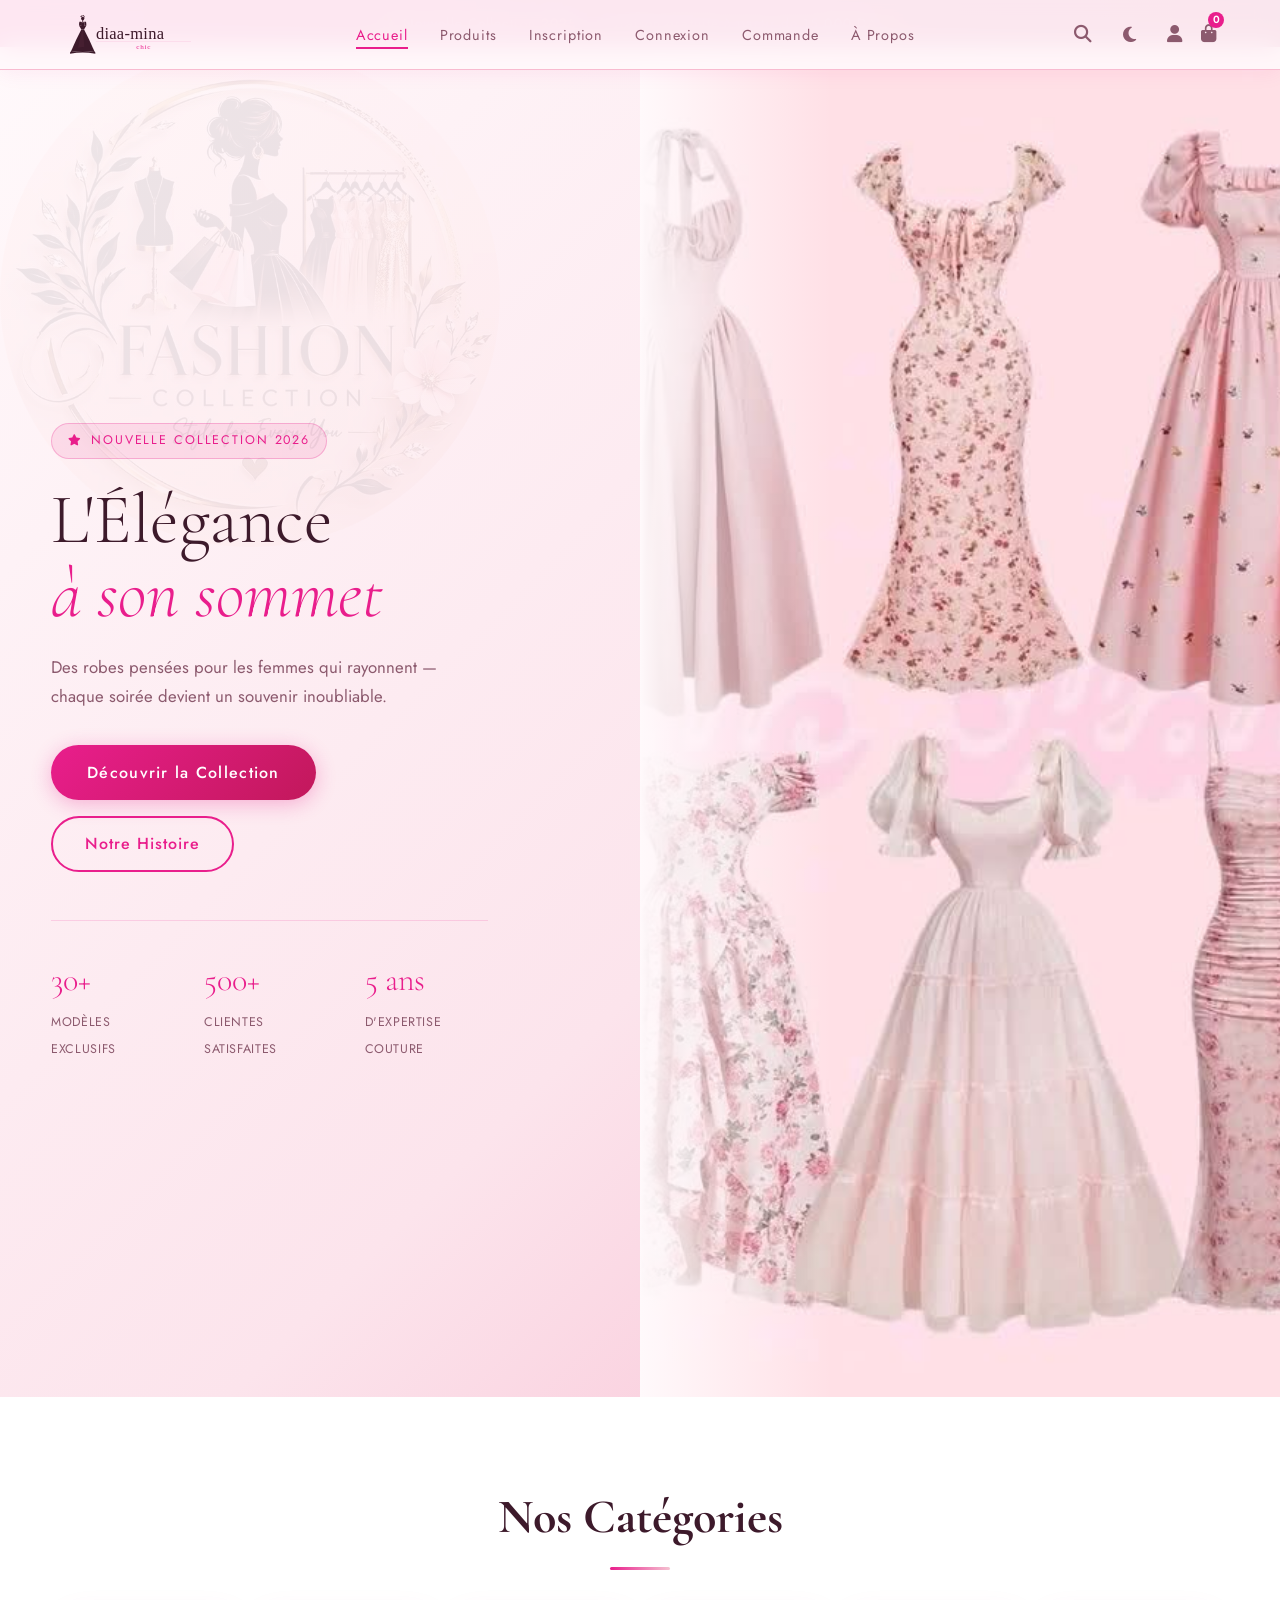
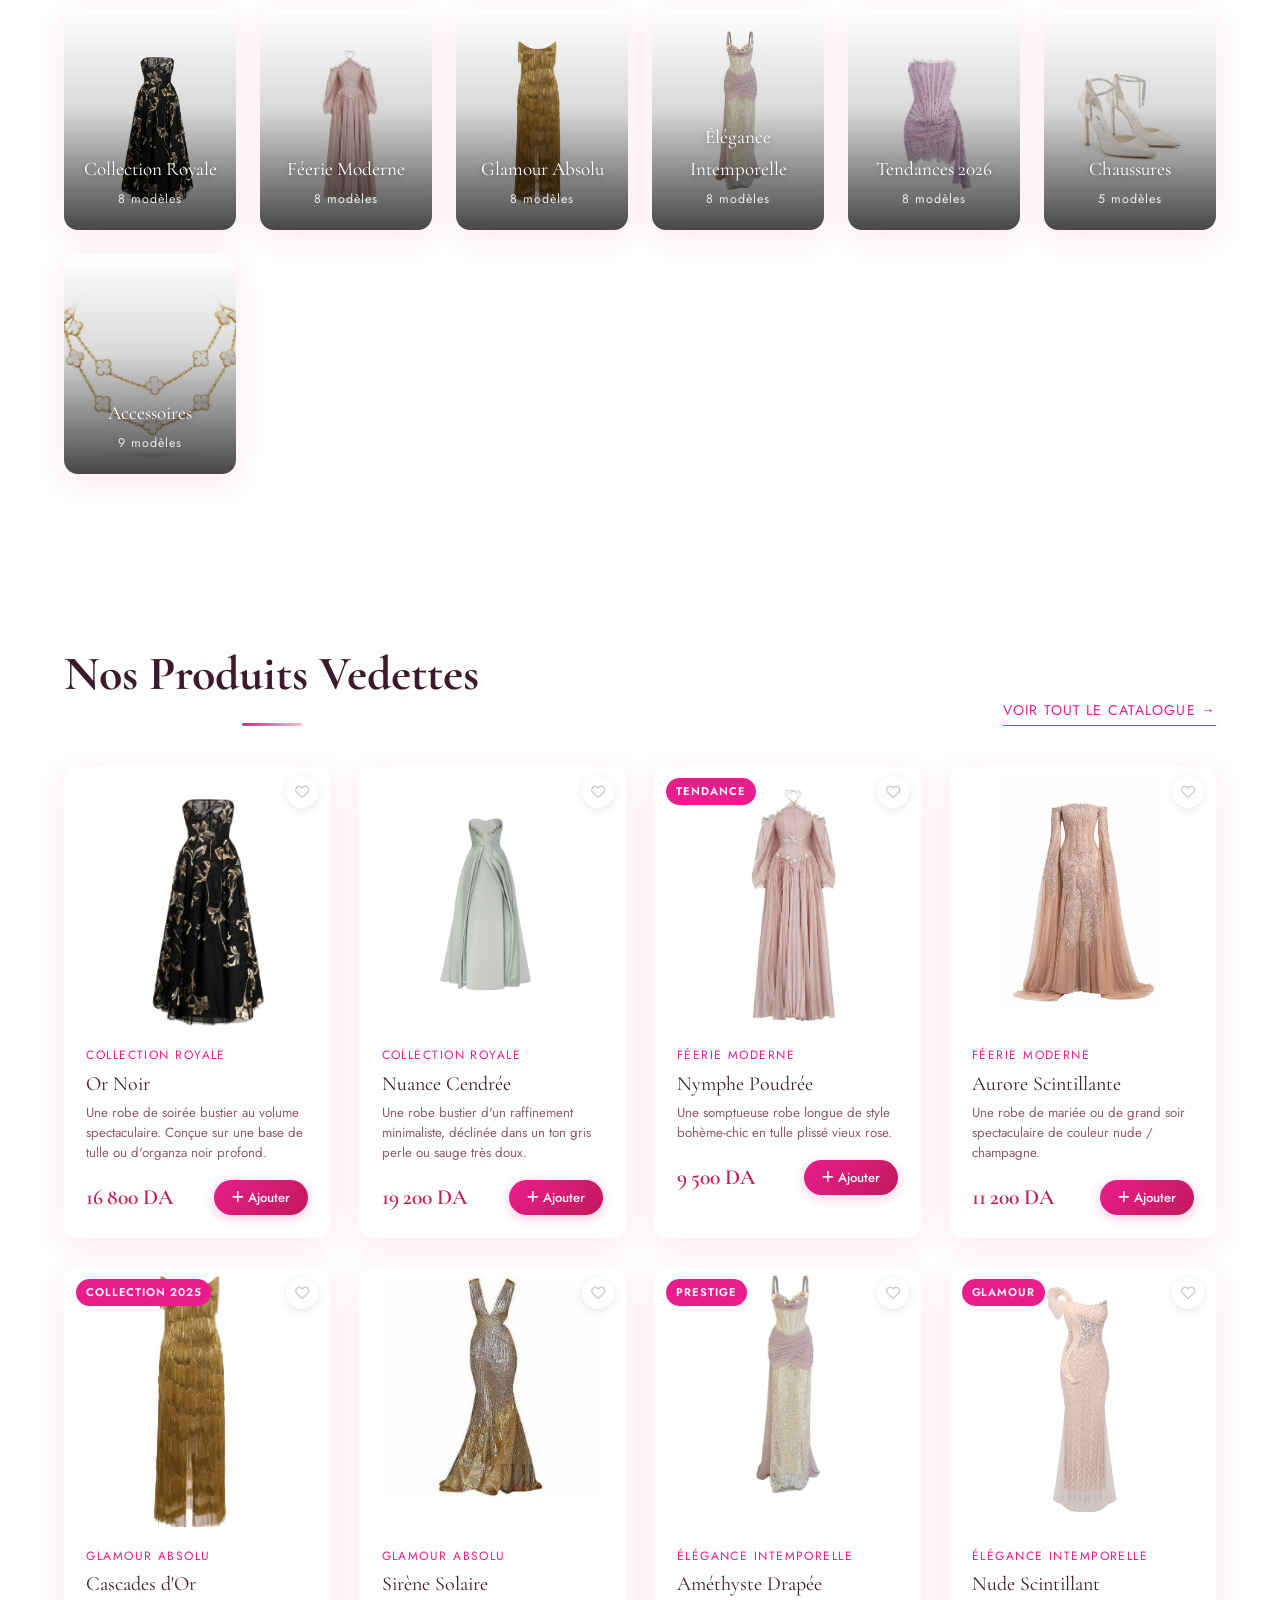
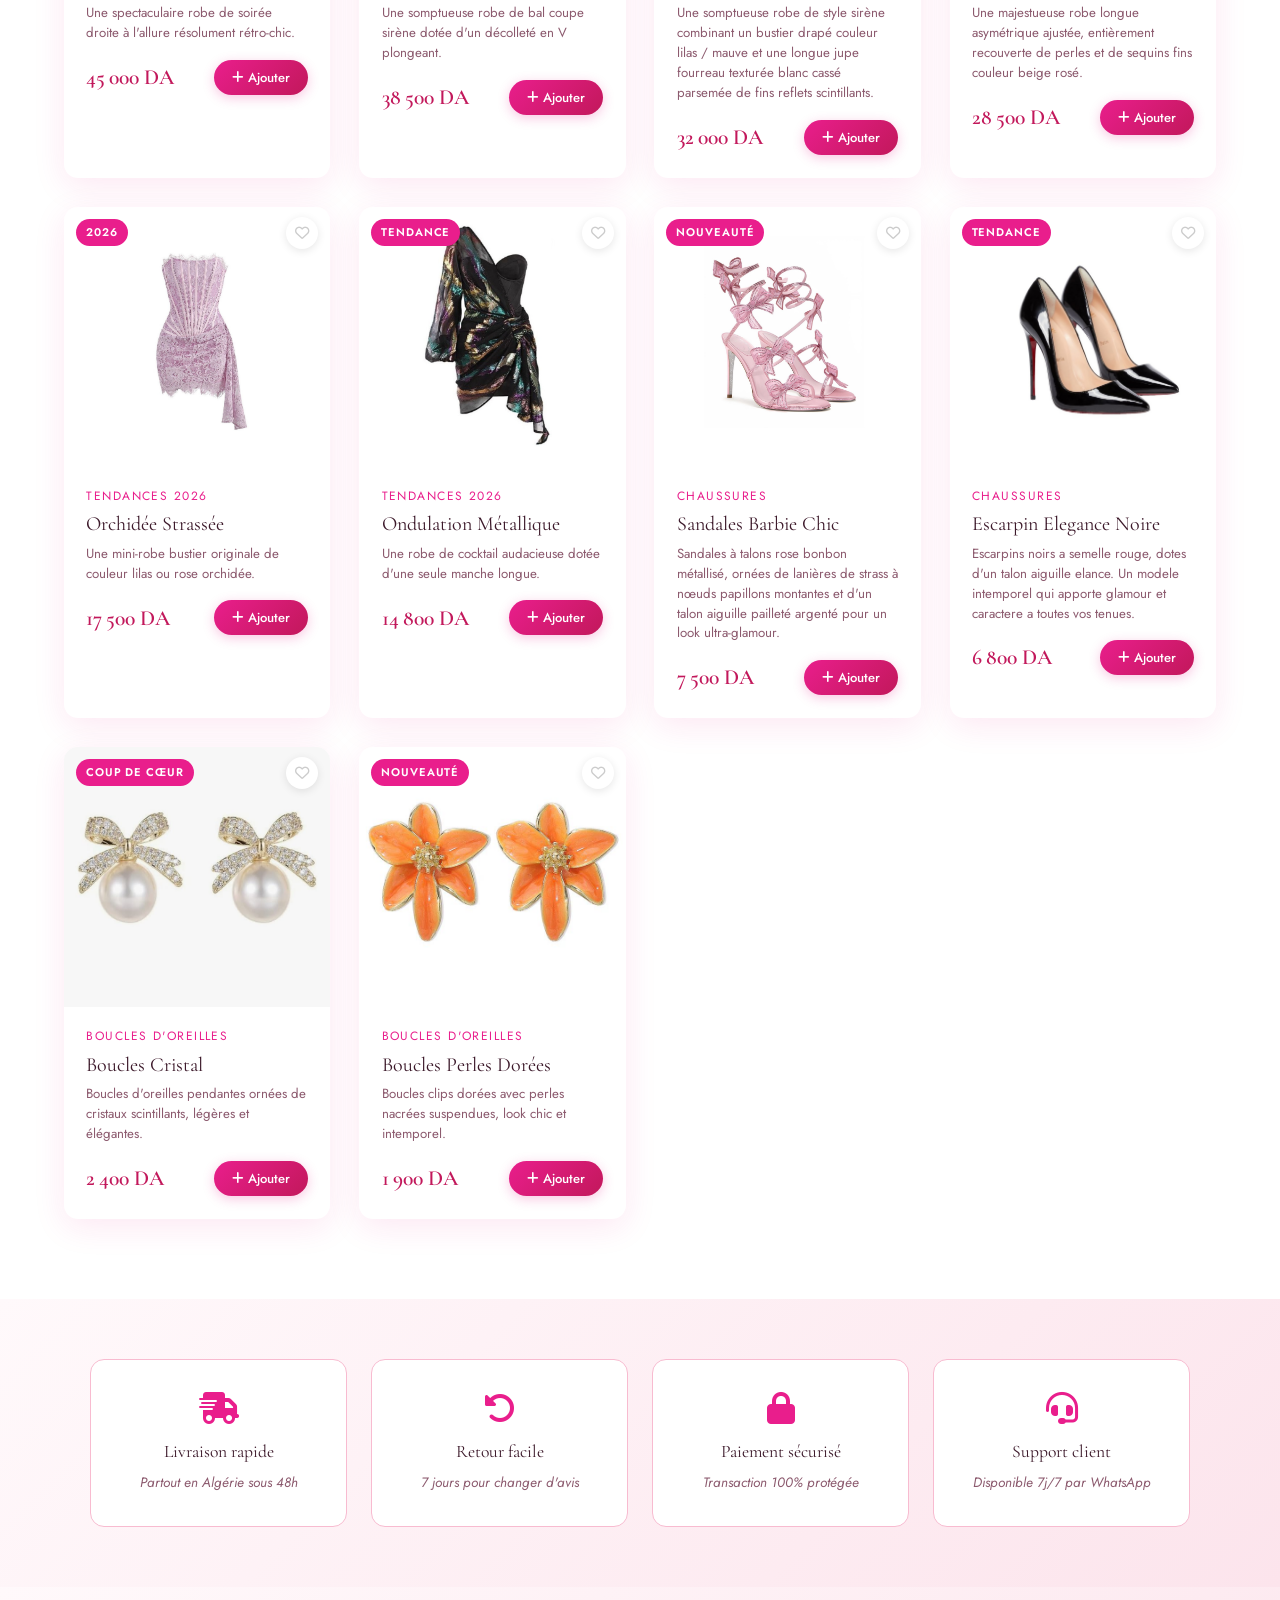
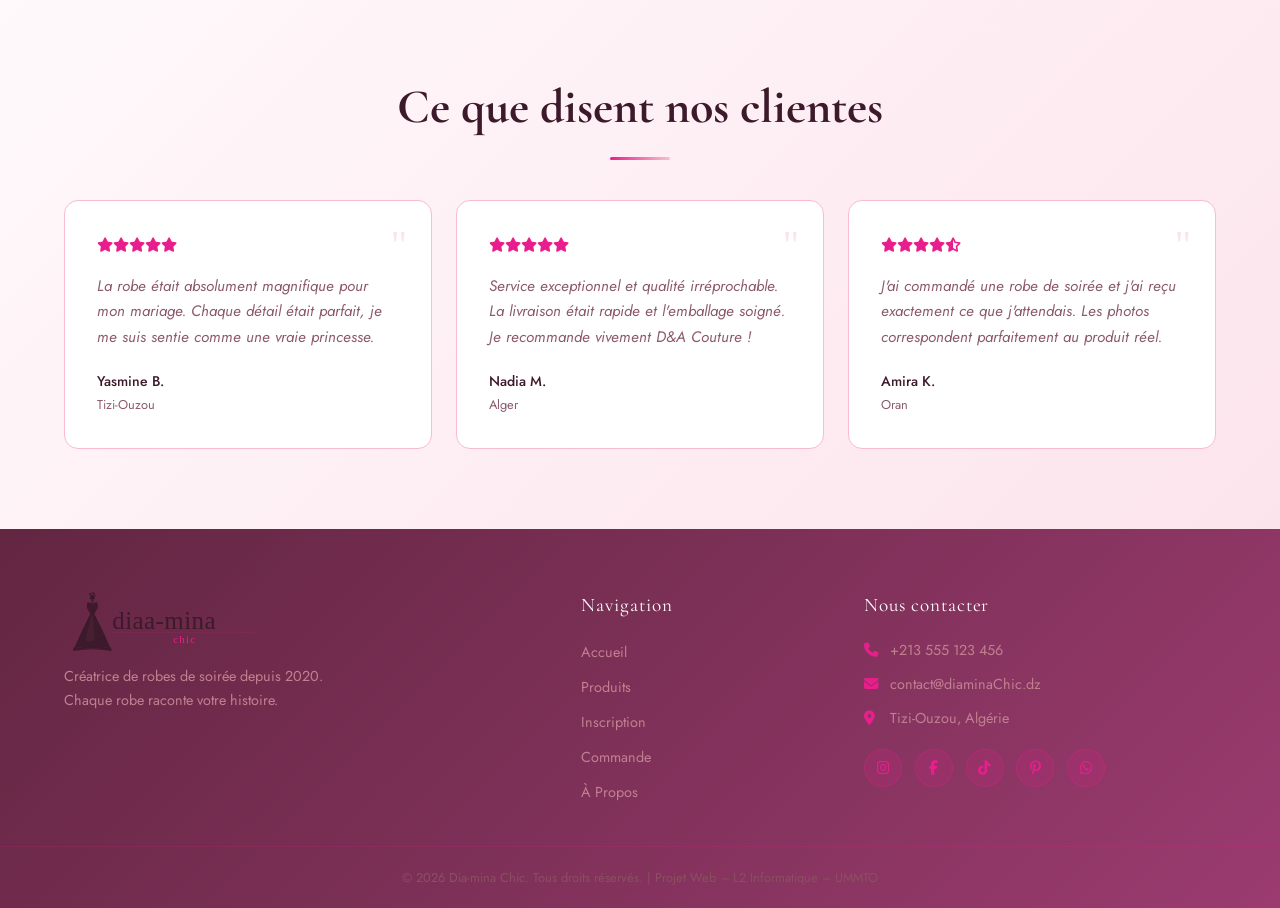
==== commit 16f3224f: "Update index.html" ====
--- a/boutiqueChic/index.html
+++ b/boutiqueChic/index.html
@@ -268,7 +268,7 @@
   <!-- ===== HERO ===== -->
   <section class="hero">
     <div class="hero-content">
-      <div class="hero-badge"><i class="fas fa-star"></i> Nouvelle Collection 2025</div>
+      <div class="hero-badge"><i class="fas fa-star"></i> Nouvelle Collection 2026</div>
       <h1>L'Élégance<br /><em>à son sommet</em></h1>
       <p class="hero-desc">Des robes pensées pour les femmes qui rayonnent — chaque soirée devient un souvenir inoubliable.</p>
       <div class="hero-actions">
